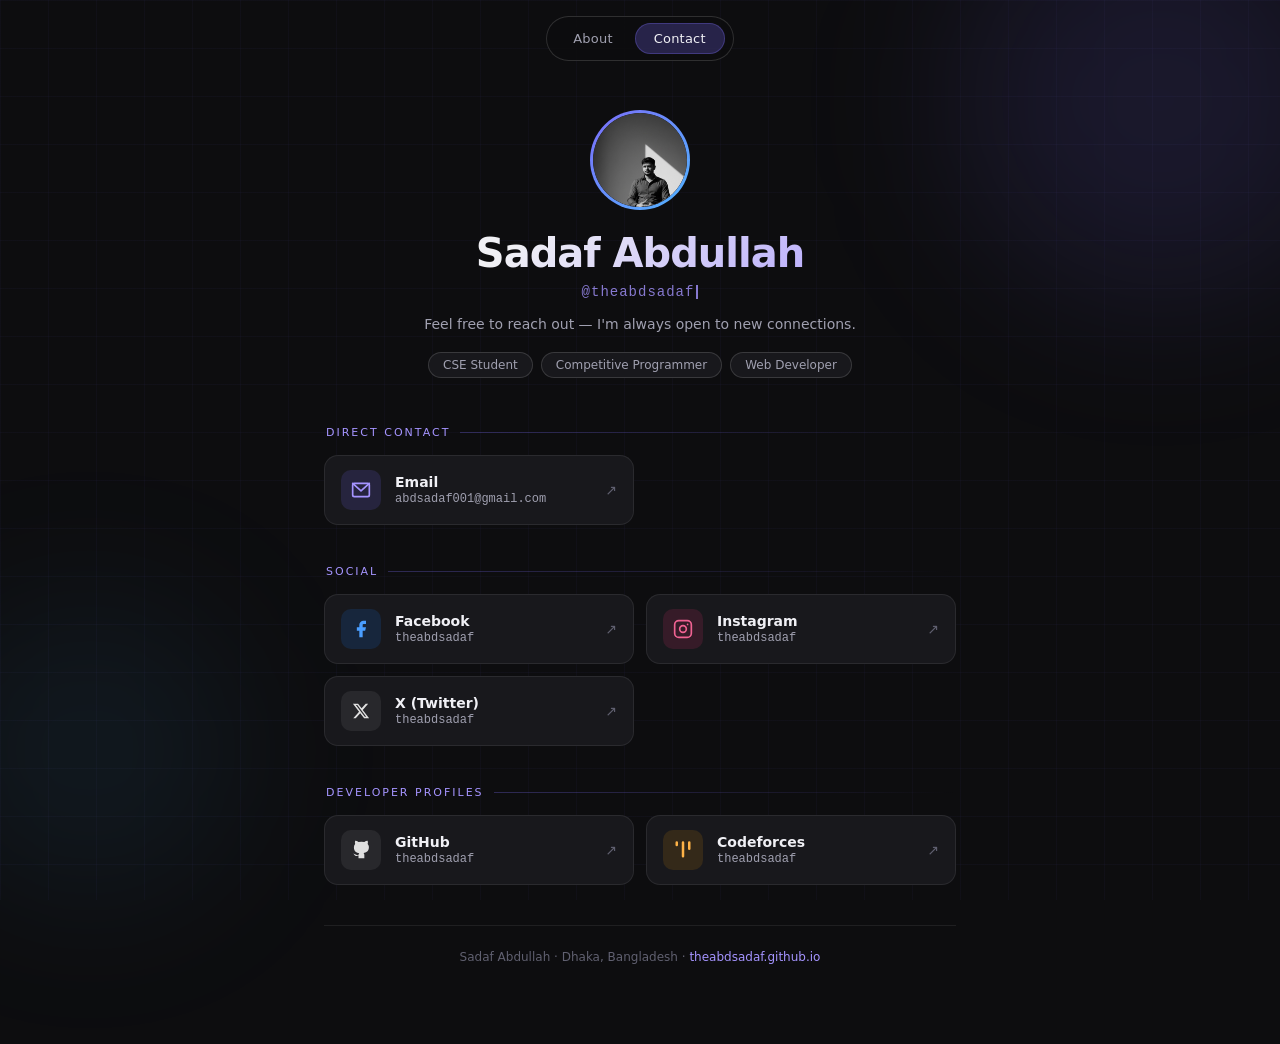
==== contact.html @ 18dded01 "Add files via upload" ====
<!DOCTYPE html>
<html lang="en">
<head>
<meta charset="UTF-8">
<meta name="viewport" content="width=device-width, initial-scale=1.0">
<meta name="google-site-verification" content="BS6rOiRFvV6CmYv4Phdbf9jVF5euEmPMh98Jd_J3KHI" />
<meta name="description" content="Contact Sadaf Abdullah — reach out via email, social media, or developer platforms.">
<meta name="keywords" content="Sadaf Abdullah, contact, theabdsadaf, GitHub, Codeforces, Facebook, Instagram">
<meta property="og:title" content="Sadaf Abdullah — Contact">
<meta property="og:description" content="Reach out to Sadaf Abdullah via email or social platforms.">
<meta property="og:url" content="https://theabdsadaf.github.io/contact.html">
<title>Contact — Sadaf Abdullah</title>
<style>
*, *::before, *::after { box-sizing: border-box; margin: 0; padding: 0; }
:root {
  --bg: #0d0d0f;
  --bg2: #18181c;
  --border: rgba(255,255,255,0.08);
  --border2: rgba(255,255,255,0.14);
  --text1: #f0f0f5;
  --text2: #a0a0b0;
  --text3: #606070;
  --accent: #7c6dfa;
  --accent2: #a594ff;
}
html { scroll-behavior: smooth; }
body { background: var(--bg); color: var(--text1); font-family: 'Segoe UI', system-ui, -apple-system, sans-serif; min-height: 100vh; overflow-x: hidden; }
.bg-grid { position: fixed; inset: 0; z-index: 0; background-image: linear-gradient(rgba(124,109,250,0.04) 1px, transparent 1px), linear-gradient(90deg, rgba(124,109,250,0.04) 1px, transparent 1px); background-size: 48px 48px; animation: gridDrift 30s linear infinite; }
@keyframes gridDrift { 0%{background-position:0 0} 100%{background-position:48px 48px} }
.bg-orb { position: fixed; border-radius: 50%; filter: blur(80px); z-index: 0; pointer-events: none; }
.orb1 { width: 400px; height: 400px; background: rgba(124,109,250,0.12); top: -100px; right: -80px; animation: float1 8s ease-in-out infinite; }
.orb2 { width: 300px; height: 300px; background: rgba(80,180,255,0.07); bottom: 0; left: -60px; animation: float2 10s ease-in-out infinite; }
@keyframes float1 { 0%,100%{transform:translateY(0) scale(1)} 50%{transform:translateY(30px) scale(1.05)} }
@keyframes float2 { 0%,100%{transform:translateY(0)} 50%{transform:translateY(-20px)} }

/* NAV */
nav { position: fixed; top: 0; left: 0; right: 0; z-index: 100; display: flex; justify-content: center; padding: 16px 24px; }
.nav-inner { display: flex; align-items: center; gap: 4px; background: rgba(13,13,15,0.7); backdrop-filter: blur(20px); border: 1px solid var(--border2); border-radius: 100px; padding: 6px 8px; }
.nav-link { text-decoration: none; color: var(--text2); font-size: 13px; font-weight: 500; padding: 7px 18px; border-radius: 100px; transition: all 0.2s ease; letter-spacing: 0.2px; }
.nav-link:hover { color: var(--text1); background: rgba(255,255,255,0.07); }
.nav-link.active { color: var(--text1); background: rgba(124,109,250,0.25); border: 1px solid rgba(124,109,250,0.3); }

.wrap { position: relative; z-index: 1; max-width: 680px; margin: 0 auto; padding: 110px 24px 80px; }

/* HERO */
.avatar-ring { width: 100px; height: 100px; border-radius: 50%; background: linear-gradient(135deg, var(--accent), #50b4ff); padding: 3px; margin: 0 auto 20px; animation: spinRing 6s linear infinite; }
@keyframes spinRing { 0%{filter:hue-rotate(0deg)} 100%{filter:hue-rotate(360deg)} }
.avatar-inner { width: 100%; height: 100%; border-radius: 50%; overflow: hidden; background: var(--bg2); }
.avatar-inner img { width: 100%; height: 100%; object-fit: cover; object-position: center 10%; border-radius: 50%; }
.hero { text-align: center; margin-bottom: 48px; }
.hero-name { font-size: clamp(28px, 5vw, 40px); font-weight: 700; letter-spacing: -1px; background: linear-gradient(135deg, #f0f0f5 30%, #a594ff); -webkit-background-clip: text; -webkit-text-fill-color: transparent; background-clip: text; margin-bottom: 8px; }
.hero-handle { font-size: 14px; color: var(--accent2); font-family: 'Courier New', monospace; letter-spacing: 1px; margin-bottom: 16px; opacity: 0.8; }
.hero-sub { font-size: 14px; color: var(--text2); margin-bottom: 20px; }
.hero-tags { display: flex; gap: 8px; justify-content: center; flex-wrap: wrap; }
.tag { font-size: 12px; padding: 5px 14px; border-radius: 100px; border: 1px solid var(--border2); color: var(--text2); background: var(--bg2); }

/* SECTION LABEL */
.section-label { font-size: 11px; letter-spacing: 2px; text-transform: uppercase; color: var(--accent2); margin-bottom: 16px; padding-left: 2px; display: flex; align-items: center; gap: 10px; }
.section-label::after { content: ''; flex: 1; height: 1px; background: linear-gradient(to right, rgba(124,109,250,0.3), transparent); }

/* LINK CARDS */
.links-grid { display: grid; grid-template-columns: 1fr 1fr; gap: 12px; margin-bottom: 40px; }
@media(max-width: 480px) { .links-grid { grid-template-columns: 1fr; } }
.link-card { display: flex; align-items: center; gap: 14px; padding: 14px 16px; border-radius: 14px; background: var(--bg2); border: 1px solid var(--border); text-decoration: none; color: var(--text1); transition: all 0.25s cubic-bezier(0.34,1.56,0.64,1); cursor: pointer; position: relative; overflow: hidden; }
.link-card::before { content: ''; position: absolute; inset: 0; background: radial-gradient(circle at 30% 50%, var(--card-glow, rgba(124,109,250,0.08)), transparent 70%); opacity: 0; transition: opacity 0.3s; }
.link-card:hover { transform: translateY(-3px) scale(1.02); border-color: var(--border2); box-shadow: 0 8px 32px rgba(0,0,0,0.4); }
.link-card:hover::before { opacity: 1; }
.link-card:active { transform: scale(0.98); }
.link-icon { width: 40px; height: 40px; border-radius: 10px; display: flex; align-items: center; justify-content: center; flex-shrink: 0; }
.link-info { flex: 1; min-width: 0; }
.link-name { font-size: 14px; font-weight: 600; line-height: 1.2; margin-bottom: 2px; }
.link-user { font-size: 12px; color: var(--text2); font-family: monospace; overflow: hidden; text-overflow: ellipsis; white-space: nowrap; }
.link-arrow { font-size: 14px; color: var(--text3); transition: transform 0.2s, color 0.2s; flex-shrink: 0; }
.link-card:hover .link-arrow { transform: translate(2px,-2px); color: var(--text2); }

.ic-email { background: rgba(124,109,250,0.15); color: #a594ff; --card-glow: rgba(124,109,250,0.1); }
.ic-fb    { background: rgba(24,119,242,0.15); color: #4a9eff; --card-glow: rgba(24,119,242,0.1); }
.ic-ig    { background: rgba(225,48,108,0.15); color: #f06292; --card-glow: rgba(225,48,108,0.1); }
.ic-x     { background: rgba(255,255,255,0.07); color: #e0e0e0; --card-glow: rgba(255,255,255,0.05); }
.ic-gh    { background: rgba(255,255,255,0.07); color: #e0e0e0; --card-glow: rgba(255,255,255,0.05); }
.ic-cf    { background: rgba(255,165,0,0.12); color: #ffb347; --card-glow: rgba(255,165,0,0.1); }
.ic-li    { background: rgba(10,102,194,0.15); color: #4a9eff; --card-glow: rgba(10,102,194,0.1); }

.footer { text-align: center; color: var(--text3); font-size: 12px; margin-top: 40px; padding-top: 24px; border-top: 1px solid var(--border); }
.footer span { color: var(--accent2); }

.fade-in { opacity: 0; transform: translateY(18px); animation: fadeUp 0.55s ease forwards; }
@keyframes fadeUp { to { opacity: 1; transform: translateY(0); } }
.d1{animation-delay:0.05s} .d2{animation-delay:0.12s} .d3{animation-delay:0.2s}
.d4{animation-delay:0.28s} .d5{animation-delay:0.36s} .d6{animation-delay:0.44s}
.cursor { display: inline-block; width: 2px; height: 1em; background: var(--accent2); margin-left: 2px; vertical-align: middle; animation: blink 1s step-end infinite; }
@keyframes blink { 0%,100%{opacity:1} 50%{opacity:0} }
</style>
</head>
<body>
<div class="bg-grid"></div>
<div class="bg-orb orb1"></div>
<div class="bg-orb orb2"></div>

<nav>
  <div class="nav-inner">
    <a class="nav-link" href="index.html">About</a>
    <a class="nav-link active" href="contact.html">Contact</a>
  </div>
</nav>

<div class="wrap">

  <div class="hero fade-in d1">
    <div class="avatar-ring">
      <div class="avatar-inner">
        <img src="1000006041.jpg" alt="Sadaf Abdullah" />
      </div>
    </div>
    <div class="hero-name">Sadaf Abdullah</div>
    <div class="hero-handle">@theabdsadaf<span class="cursor"></span></div>
    <div class="hero-sub">Feel free to reach out — I'm always open to new connections.</div>
    <div class="hero-tags">
      <span class="tag">CSE Student</span>
      <span class="tag">Competitive Programmer</span>
      <span class="tag">Web Developer</span>
    </div>
  </div>

  <!-- DIRECT CONTACT -->
  <div class="section-label fade-in d2">Direct Contact</div>
  <div class="links-grid fade-in d2">
    <a class="link-card" href="mailto:abdsadaf001@gmail.com">
      <div class="link-icon ic-email">
        <svg width="20" height="20" viewBox="0 0 24 24" fill="none" stroke="currentColor" stroke-width="2" stroke-linecap="round" stroke-linejoin="round"><rect x="2" y="4" width="20" height="16" rx="2"/><polyline points="2,4 12,13 22,4"/></svg>
      </div>
      <div class="link-info">
        <div class="link-name">Email</div>
        <div class="link-user">abdsadaf001@gmail.com</div>
      </div>
      <div class="link-arrow">↗</div>
    </a>
  </div>

  <!-- SOCIAL -->
  <div class="section-label fade-in d3">Social</div>
  <div class="links-grid fade-in d3">
    <a class="link-card" href="https://www.facebook.com/theabdsadaf" target="_blank" rel="noopener">
      <div class="link-icon ic-fb">
        <svg width="20" height="20" viewBox="0 0 24 24" fill="currentColor"><path d="M18 2h-3a5 5 0 00-5 5v3H7v4h3v8h4v-8h3l1-4h-4V7a1 1 0 011-1h3z"/></svg>
      </div>
      <div class="link-info">
        <div class="link-name">Facebook</div>
        <div class="link-user">theabdsadaf</div>
      </div>
      <div class="link-arrow">↗</div>
    </a>
    <a class="link-card" href="https://www.instagram.com/theabdsadaf/" target="_blank" rel="noopener">
      <div class="link-icon ic-ig">
        <svg width="20" height="20" viewBox="0 0 24 24" fill="none" stroke="currentColor" stroke-width="2" stroke-linecap="round" stroke-linejoin="round"><rect x="2" y="2" width="20" height="20" rx="5"/><circle cx="12" cy="12" r="4"/><circle cx="17.5" cy="6.5" r="1" fill="currentColor" stroke="none"/></svg>
      </div>
      <div class="link-info">
        <div class="link-name">Instagram</div>
        <div class="link-user">theabdsadaf</div>
      </div>
      <div class="link-arrow">↗</div>
    </a>
    <a class="link-card" href="https://x.com/theabdsadaf" target="_blank" rel="noopener">
      <div class="link-icon ic-x">
        <svg width="18" height="18" viewBox="0 0 24 24" fill="currentColor"><path d="M18.244 2.25h3.308l-7.227 8.26 8.502 11.24H16.17l-5.214-6.817L4.99 21.75H1.68l7.73-8.835L1.254 2.25H8.08l4.713 6.231zm-1.161 17.52h1.833L7.084 4.126H5.117z"/></svg>
      </div>
      <div class="link-info">
        <div class="link-name">X (Twitter)</div>
        <div class="link-user">theabdsadaf</div>
      </div>
      <div class="link-arrow">↗</div>
    </a>
  </div>

  <!-- DEVELOPER -->
  <div class="section-label fade-in d4">Developer Profiles</div>
  <div class="links-grid fade-in d4">
    <a class="link-card" href="https://github.com/theabdsadaf" target="_blank" rel="noopener">
      <div class="link-icon ic-gh">
        <svg width="20" height="20" viewBox="0 0 24 24" fill="currentColor"><path d="M9 19c-5 1.5-5-2.5-7-3m14 6v-3.87a3.37 3.37 0 00-.94-2.61c3.14-.35 6.44-1.54 6.44-7A5.44 5.44 0 0020 4.77 5.07 5.07 0 0019.91 1S18.73.65 16 2.48a13.38 13.38 0 00-7 0C6.27.65 5.09 1 5.09 1A5.07 5.07 0 005 4.77a5.44 5.44 0 00-1.5 3.78c0 5.42 3.3 6.61 6.44 7A3.37 3.37 0 009 18.13V22"/></svg>
      </div>
      <div class="link-info">
        <div class="link-name">GitHub</div>
        <div class="link-user">theabdsadaf</div>
      </div>
      <div class="link-arrow">↗</div>
    </a>
    <a class="link-card" href="https://codeforces.com/profile/theabdsadaf" target="_blank" rel="noopener">
      <div class="link-icon ic-cf">
        <svg width="20" height="20" viewBox="0 0 24 24" fill="currentColor"><path d="M4.5 7.5A1.5 1.5 0 013 6V3a1.5 1.5 0 013 0v3a1.5 1.5 0 01-1.5 1.5zm7.5 13.5A1.5 1.5 0 0110.5 19.5V3a1.5 1.5 0 013 0v16.5A1.5 1.5 0 0112 21zm7.5-9A1.5 1.5 0 0118 10.5V3a1.5 1.5 0 013 0v7.5A1.5 1.5 0 0119.5 12z"/></svg>
      </div>
      <div class="link-info">
        <div class="link-name">Codeforces</div>
        <div class="link-user">theabdsadaf</div>
      </div>
      <div class="link-arrow">↗</div>
    </a>
  </div>

  <div class="footer fade-in d5">
    <p>Sadaf Abdullah · Dhaka, Bangladesh · <span>theabdsadaf.github.io</span></p>
  </div>

</div>
</body>
</html>
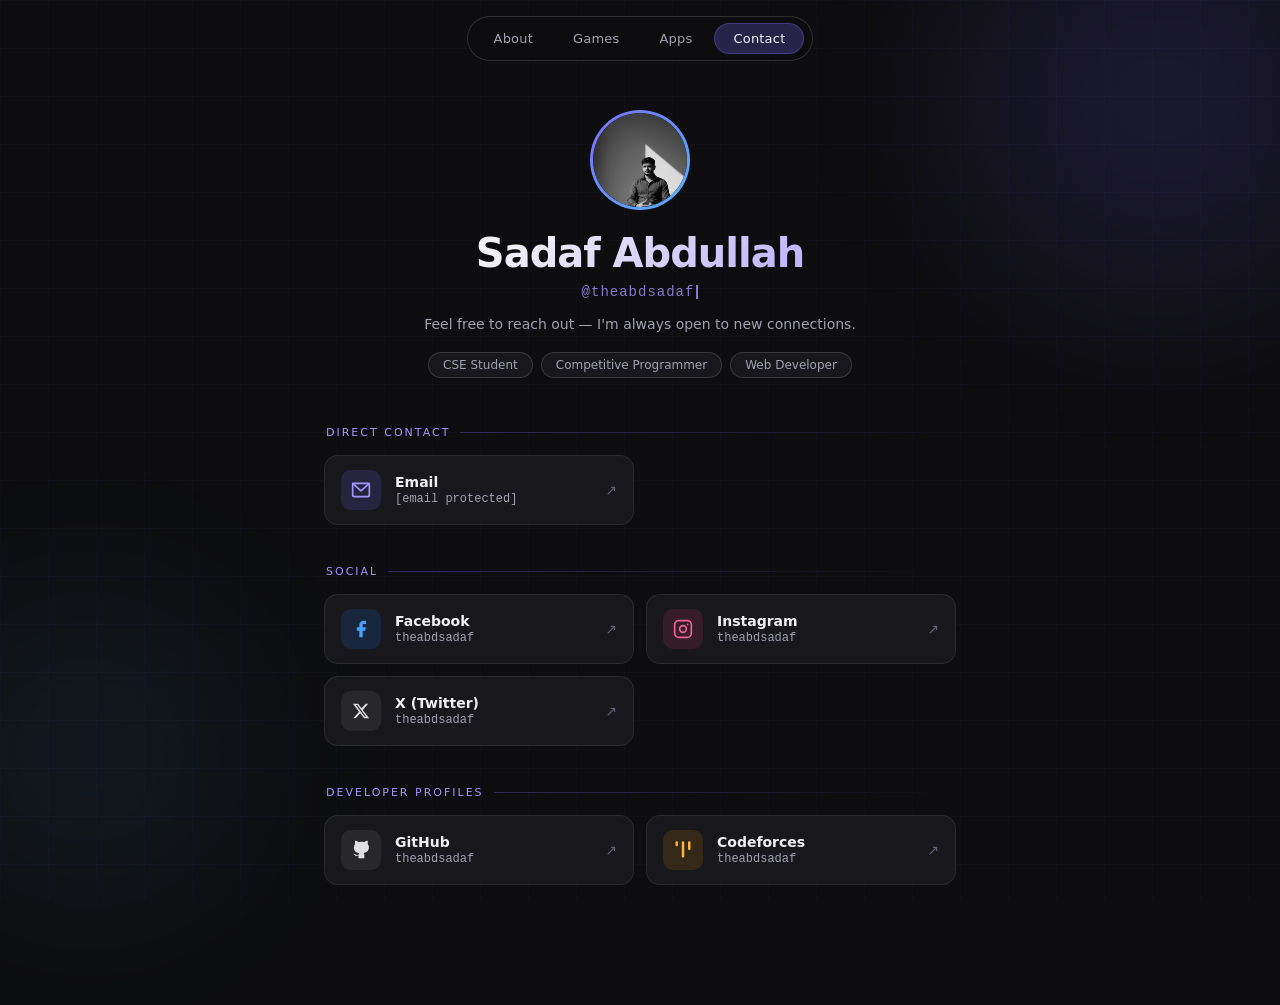
==== commit 023d263a: "Add files via upload" ====
--- a/contact.html
+++ b/contact.html
@@ -10,6 +10,7 @@
 <meta property="og:description" content="Reach out to Sadaf Abdullah via email or social platforms.">
 <meta property="og:url" content="https://theabdsadaf.github.io/contact.html">
 <title>Contact — Sadaf Abdullah</title>
+<link rel="icon" type="image/png" href="LOGO.png">
 <style>
 *, *::before, *::after { box-sizing: border-box; margin: 0; padding: 0; }
 :root {
@@ -100,6 +101,8 @@
 <nav>
   <div class="nav-inner">
     <a class="nav-link" href="index.html">About</a>
+    <a class="nav-link" href="games.html">Games</a>
+    <a class="nav-link" href="apps.html">Apps</a>
     <a class="nav-link active" href="contact.html">Contact</a>
   </div>
 </nav>
@@ -125,13 +128,13 @@
   <!-- DIRECT CONTACT -->
   <div class="section-label fade-in d2">Direct Contact</div>
   <div class="links-grid fade-in d2">
-    <a class="link-card" href="mailto:abdsadaf001@gmail.com">
+    <a class="link-card" href="/cdn-cgi/l/email-protection#79181b1d0a181d181f494948391e14181015571a1614">
       <div class="link-icon ic-email">
         <svg width="20" height="20" viewBox="0 0 24 24" fill="none" stroke="currentColor" stroke-width="2" stroke-linecap="round" stroke-linejoin="round"><rect x="2" y="4" width="20" height="16" rx="2"/><polyline points="2,4 12,13 22,4"/></svg>
       </div>
       <div class="link-info">
         <div class="link-name">Email</div>
-        <div class="link-user">abdsadaf001@gmail.com</div>
+        <div class="link-user"><span class="__cf_email__" data-cfemail="8beae9eff8eaefeaedbbbbbacbece6eae2e7a5e8e4e6">[email&#160;protected]</span></div>
       </div>
       <div class="link-arrow">↗</div>
     </a>
@@ -197,10 +200,4 @@
     </a>
   </div>
 
-  <div class="footer fade-in d5">
-    <p>Sadaf Abdullah · Dhaka, Bangladesh · <span>theabdsadaf.github.io</span></p>
-  </div>
-
-</div>
-</body>
-</html>
+  <div class=
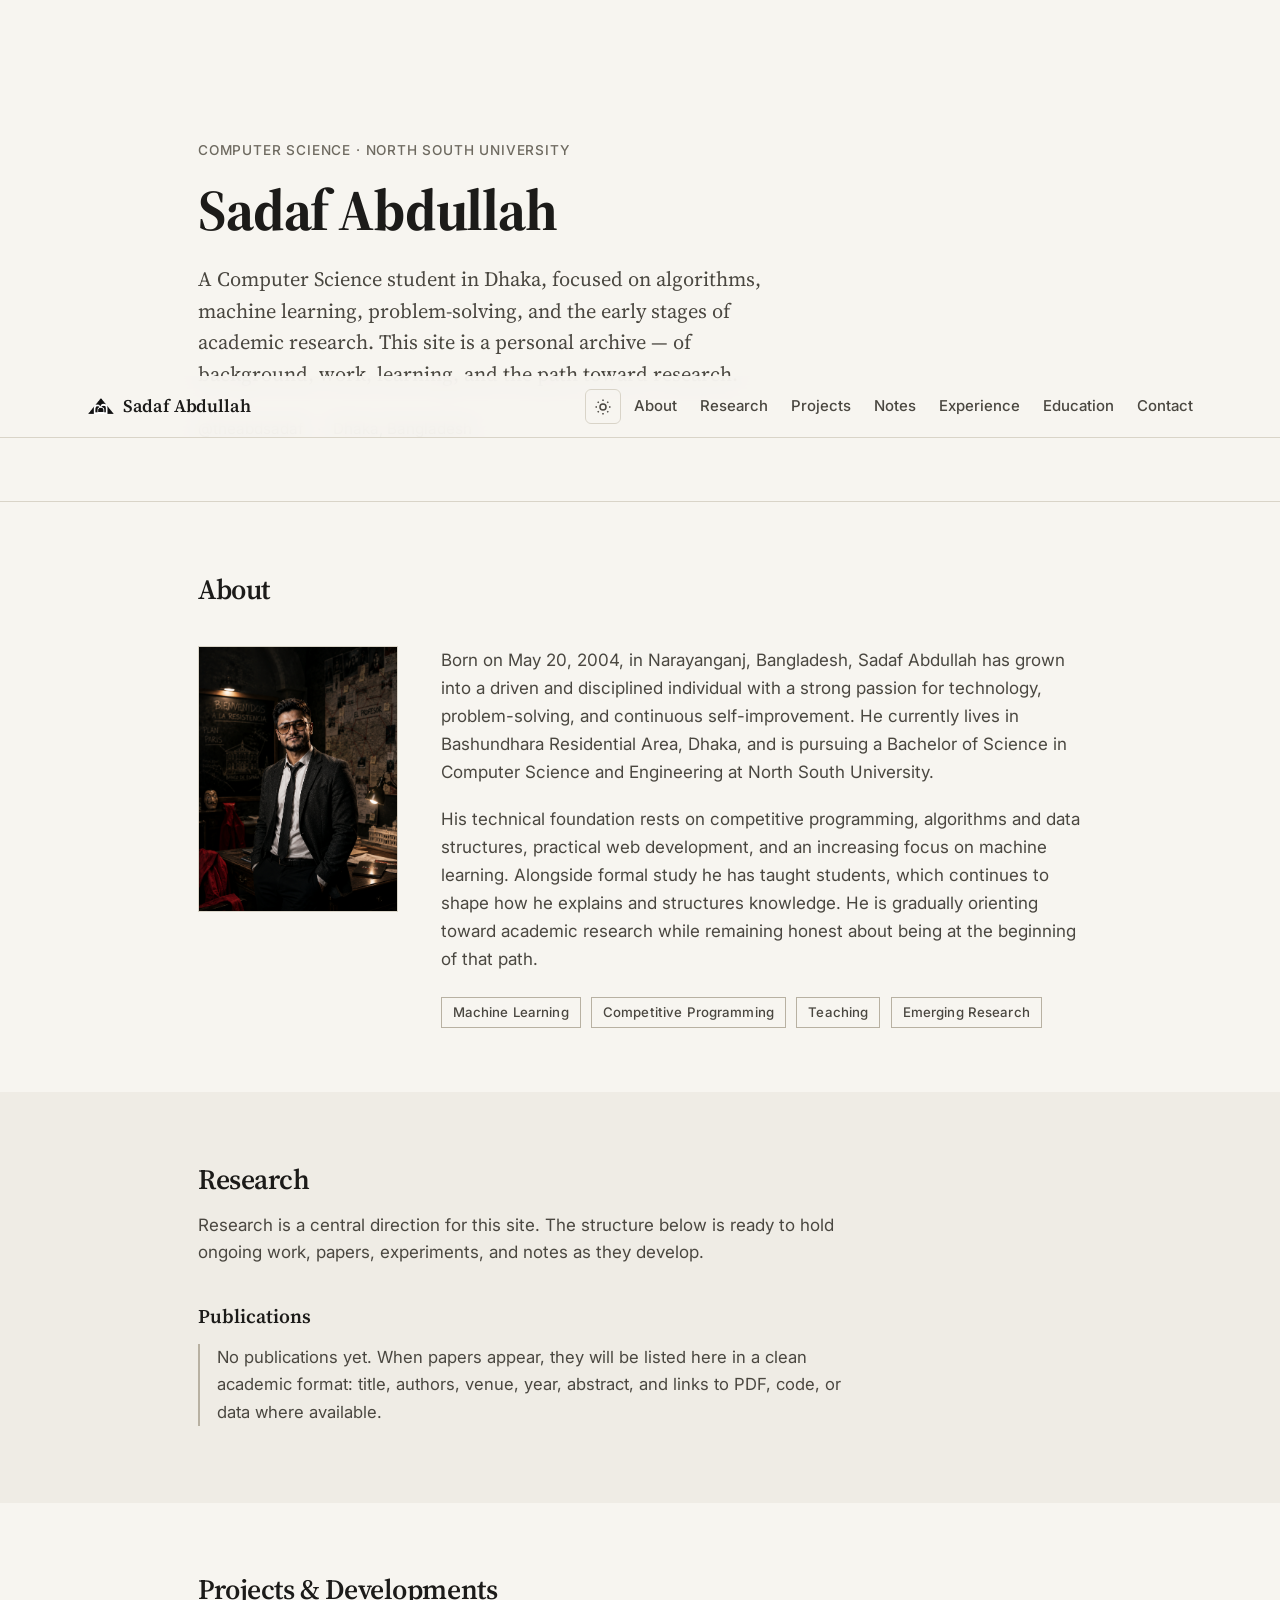
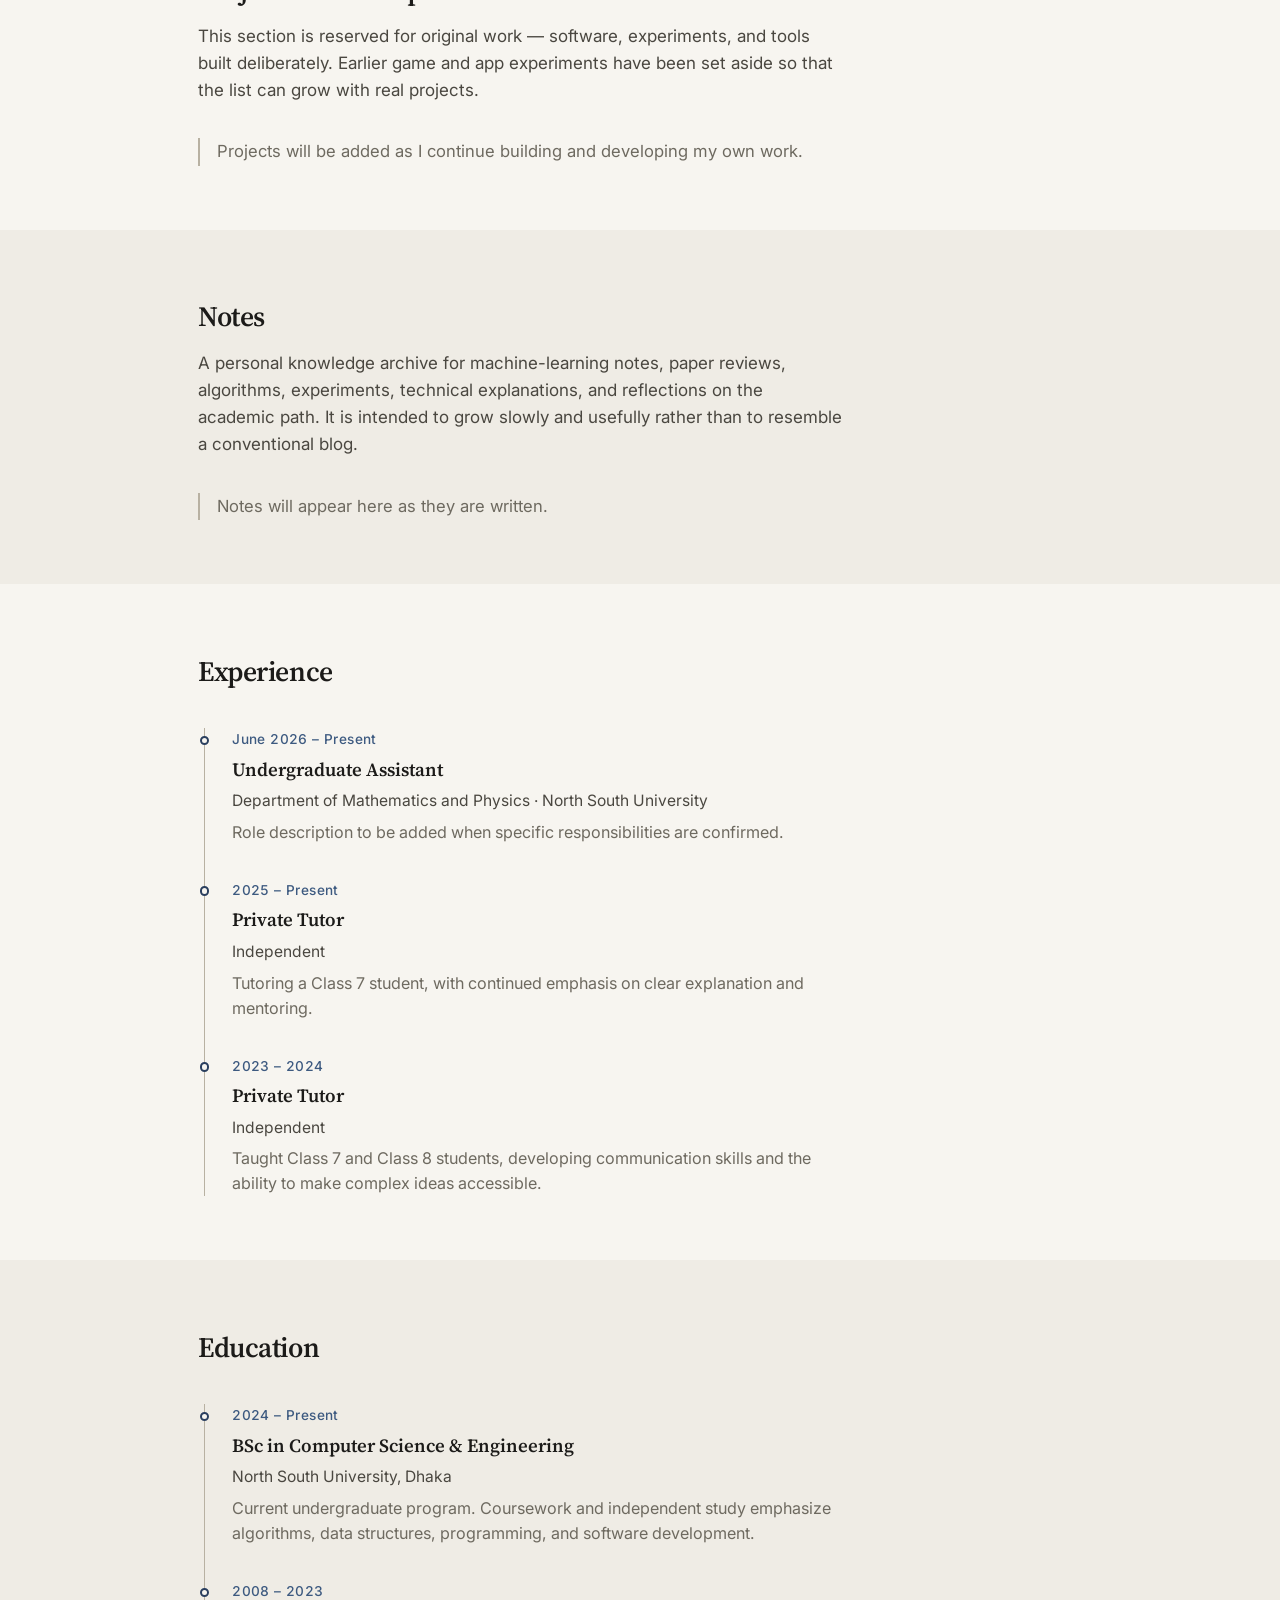
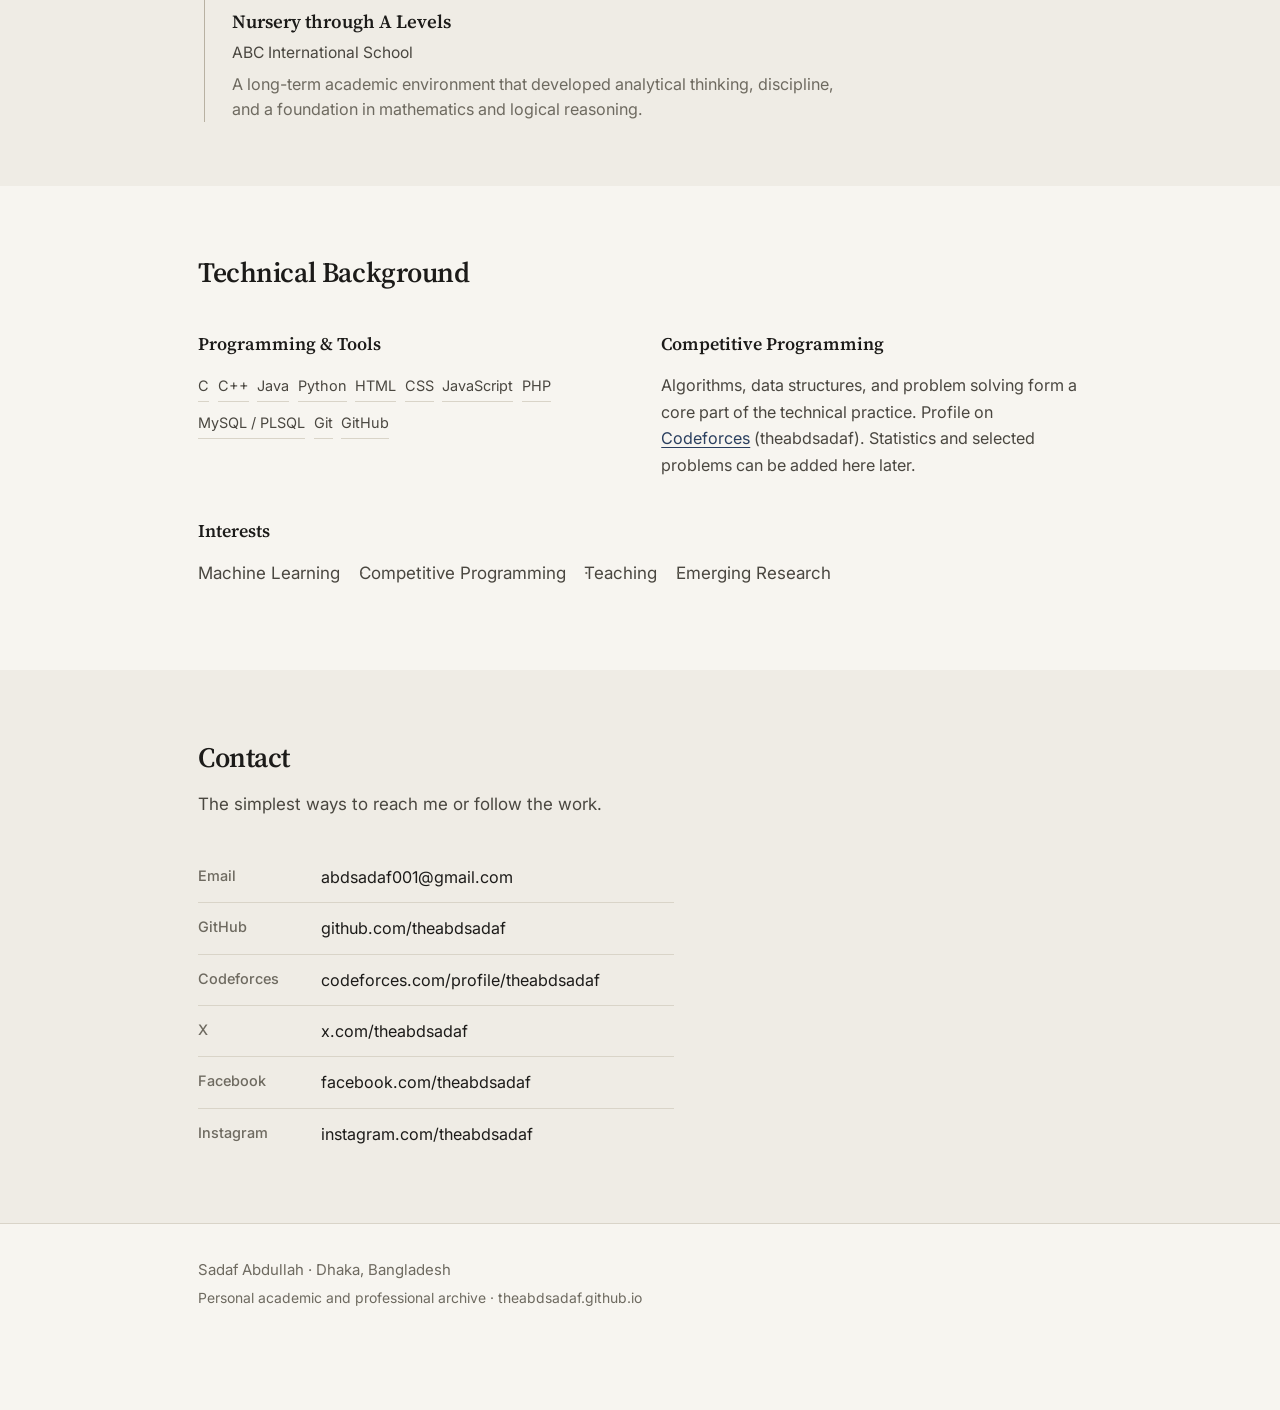
==== commit eaebc110: "Add files via upload" ====
--- a/contact.html
+++ b/contact.html
@@ -1,203 +1,15 @@
 <!DOCTYPE html>
 <html lang="en">
 <head>
-<meta charset="UTF-8">
-<meta name="viewport" content="width=device-width, initial-scale=1.0">
-<meta name="google-site-verification" content="BS6rOiRFvV6CmYv4Phdbf9jVF5euEmPMh98Jd_J3KHI" />
-<meta name="description" content="Contact Sadaf Abdullah — reach out via email, social media, or developer platforms.">
-<meta name="keywords" content="Sadaf Abdullah, contact, theabdsadaf, GitHub, Codeforces, Facebook, Instagram">
-<meta property="og:title" content="Sadaf Abdullah — Contact">
-<meta property="og:description" content="Reach out to Sadaf Abdullah via email or social platforms.">
-<meta property="og:url" content="https://theabdsadaf.github.io/contact.html">
-<title>Contact — Sadaf Abdullah</title>
-<link rel="icon" type="image/png" href="LOGO.png">
-<style>
-*, *::before, *::after { box-sizing: border-box; margin: 0; padding: 0; }
-:root {
-  --bg: #0d0d0f;
-  --bg2: #18181c;
-  --border: rgba(255,255,255,0.08);
-  --border2: rgba(255,255,255,0.14);
-  --text1: #f0f0f5;
-  --text2: #a0a0b0;
-  --text3: #606070;
-  --accent: #7c6dfa;
-  --accent2: #a594ff;
-}
-html { scroll-behavior: smooth; }
-body { background: var(--bg); color: var(--text1); font-family: 'Segoe UI', system-ui, -apple-system, sans-serif; min-height: 100vh; overflow-x: hidden; }
-.bg-grid { position: fixed; inset: 0; z-index: 0; background-image: linear-gradient(rgba(124,109,250,0.04) 1px, transparent 1px), linear-gradient(90deg, rgba(124,109,250,0.04) 1px, transparent 1px); background-size: 48px 48px; animation: gridDrift 30s linear infinite; }
-@keyframes gridDrift { 0%{background-position:0 0} 100%{background-position:48px 48px} }
-.bg-orb { position: fixed; border-radius: 50%; filter: blur(80px); z-index: 0; pointer-events: none; }
-.orb1 { width: 400px; height: 400px; background: rgba(124,109,250,0.12); top: -100px; right: -80px; animation: float1 8s ease-in-out infinite; }
-.orb2 { width: 300px; height: 300px; background: rgba(80,180,255,0.07); bottom: 0; left: -60px; animation: float2 10s ease-in-out infinite; }
-@keyframes float1 { 0%,100%{transform:translateY(0) scale(1)} 50%{transform:translateY(30px) scale(1.05)} }
-@keyframes float2 { 0%,100%{transform:translateY(0)} 50%{transform:translateY(-20px)} }
-
-/* NAV */
-nav { position: fixed; top: 0; left: 0; right: 0; z-index: 100; display: flex; justify-content: center; padding: 16px 24px; }
-.nav-inner { display: flex; align-items: center; gap: 4px; background: rgba(13,13,15,0.7); backdrop-filter: blur(20px); border: 1px solid var(--border2); border-radius: 100px; padding: 6px 8px; }
-.nav-link { text-decoration: none; color: var(--text2); font-size: 13px; font-weight: 500; padding: 7px 18px; border-radius: 100px; transition: all 0.2s ease; letter-spacing: 0.2px; }
-.nav-link:hover { color: var(--text1); background: rgba(255,255,255,0.07); }
-.nav-link.active { color: var(--text1); background: rgba(124,109,250,0.25); border: 1px solid rgba(124,109,250,0.3); }
-
-.wrap { position: relative; z-index: 1; max-width: 680px; margin: 0 auto; padding: 110px 24px 80px; }
-
-/* HERO */
-.avatar-ring { width: 100px; height: 100px; border-radius: 50%; background: linear-gradient(135deg, var(--accent), #50b4ff); padding: 3px; margin: 0 auto 20px; animation: spinRing 6s linear infinite; }
-@keyframes spinRing { 0%{filter:hue-rotate(0deg)} 100%{filter:hue-rotate(360deg)} }
-.avatar-inner { width: 100%; height: 100%; border-radius: 50%; overflow: hidden; background: var(--bg2); }
-.avatar-inner img { width: 100%; height: 100%; object-fit: cover; object-position: center 10%; border-radius: 50%; }
-.hero { text-align: center; margin-bottom: 48px; }
-.hero-name { font-size: clamp(28px, 5vw, 40px); font-weight: 700; letter-spacing: -1px; background: linear-gradient(135deg, #f0f0f5 30%, #a594ff); -webkit-background-clip: text; -webkit-text-fill-color: transparent; background-clip: text; margin-bottom: 8px; }
-.hero-handle { font-size: 14px; color: var(--accent2); font-family: 'Courier New', monospace; letter-spacing: 1px; margin-bottom: 16px; opacity: 0.8; }
-.hero-sub { font-size: 14px; color: var(--text2); margin-bottom: 20px; }
-.hero-tags { display: flex; gap: 8px; justify-content: center; flex-wrap: wrap; }
-.tag { font-size: 12px; padding: 5px 14px; border-radius: 100px; border: 1px solid var(--border2); color: var(--text2); background: var(--bg2); }
-
-/* SECTION LABEL */
-.section-label { font-size: 11px; letter-spacing: 2px; text-transform: uppercase; color: var(--accent2); margin-bottom: 16px; padding-left: 2px; display: flex; align-items: center; gap: 10px; }
-.section-label::after { content: ''; flex: 1; height: 1px; background: linear-gradient(to right, rgba(124,109,250,0.3), transparent); }
-
-/* LINK CARDS */
-.links-grid { display: grid; grid-template-columns: 1fr 1fr; gap: 12px; margin-bottom: 40px; }
-@media(max-width: 480px) { .links-grid { grid-template-columns: 1fr; } }
-.link-card { display: flex; align-items: center; gap: 14px; padding: 14px 16px; border-radius: 14px; background: var(--bg2); border: 1px solid var(--border); text-decoration: none; color: var(--text1); transition: all 0.25s cubic-bezier(0.34,1.56,0.64,1); cursor: pointer; position: relative; overflow: hidden; }
-.link-card::before { content: ''; position: absolute; inset: 0; background: radial-gradient(circle at 30% 50%, var(--card-glow, rgba(124,109,250,0.08)), transparent 70%); opacity: 0; transition: opacity 0.3s; }
-.link-card:hover { transform: translateY(-3px) scale(1.02); border-color: var(--border2); box-shadow: 0 8px 32px rgba(0,0,0,0.4); }
-.link-card:hover::before { opacity: 1; }
-.link-card:active { transform: scale(0.98); }
-.link-icon { width: 40px; height: 40px; border-radius: 10px; display: flex; align-items: center; justify-content: center; flex-shrink: 0; }
-.link-info { flex: 1; min-width: 0; }
-.link-name { font-size: 14px; font-weight: 600; line-height: 1.2; margin-bottom: 2px; }
-.link-user { font-size: 12px; color: var(--text2); font-family: monospace; overflow: hidden; text-overflow: ellipsis; white-space: nowrap; }
-.link-arrow { font-size: 14px; color: var(--text3); transition: transform 0.2s, color 0.2s; flex-shrink: 0; }
-.link-card:hover .link-arrow { transform: translate(2px,-2px); color: var(--text2); }
-
-.ic-email { background: rgba(124,109,250,0.15); color: #a594ff; --card-glow: rgba(124,109,250,0.1); }
-.ic-fb    { background: rgba(24,119,242,0.15); color: #4a9eff; --card-glow: rgba(24,119,242,0.1); }
-.ic-ig    { background: rgba(225,48,108,0.15); color: #f06292; --card-glow: rgba(225,48,108,0.1); }
-.ic-x     { background: rgba(255,255,255,0.07); color: #e0e0e0; --card-glow: rgba(255,255,255,0.05); }
-.ic-gh    { background: rgba(255,255,255,0.07); color: #e0e0e0; --card-glow: rgba(255,255,255,0.05); }
-.ic-cf    { background: rgba(255,165,0,0.12); color: #ffb347; --card-glow: rgba(255,165,0,0.1); }
-.ic-li    { background: rgba(10,102,194,0.15); color: #4a9eff; --card-glow: rgba(10,102,194,0.1); }
-
-.footer { text-align: center; color: var(--text3); font-size: 12px; margin-top: 40px; padding-top: 24px; border-top: 1px solid var(--border); }
-.footer span { color: var(--accent2); }
-
-.fade-in { opacity: 0; transform: translateY(18px); animation: fadeUp 0.55s ease forwards; }
-@keyframes fadeUp { to { opacity: 1; transform: translateY(0); } }
-.d1{animation-delay:0.05s} .d2{animation-delay:0.12s} .d3{animation-delay:0.2s}
-.d4{animation-delay:0.28s} .d5{animation-delay:0.36s} .d6{animation-delay:0.44s}
-.cursor { display: inline-block; width: 2px; height: 1em; background: var(--accent2); margin-left: 2px; vertical-align: middle; animation: blink 1s step-end infinite; }
-@keyframes blink { 0%,100%{opacity:1} 50%{opacity:0} }
-</style>
+  <meta charset="UTF-8">
+  <meta name="viewport" content="width=device-width, initial-scale=1.0">
+  <meta name="google-site-verification" content="BS6rOiRFvV6CmYv4Phdbf9jVF5euEmPMh98Jd_J3KHI" />
+  <meta http-equiv="refresh" content="0; url=index.html#contact">
+  <title>Contact — Sadaf Abdullah</title>
+  <link rel="canonical" href="https://theabdsadaf.github.io/index.html#contact">
+  <link rel="icon" type="image/png" href="favicon.png">
 </head>
 <body>
-<div class="bg-grid"></div>
-<div class="bg-orb orb1"></div>
-<div class="bg-orb orb2"></div>
-
-<nav>
-  <div class="nav-inner">
-    <a class="nav-link" href="index.html">About</a>
-    <a class="nav-link" href="games.html">Games</a>
-    <a class="nav-link" href="apps.html">Apps</a>
-    <a class="nav-link active" href="contact.html">Contact</a>
-  </div>
-</nav>
-
-<div class="wrap">
-
-  <div class="hero fade-in d1">
-    <div class="avatar-ring">
-      <div class="avatar-inner">
-        <img src="1000006041.jpg" alt="Sadaf Abdullah" />
-      </div>
-    </div>
-    <div class="hero-name">Sadaf Abdullah</div>
-    <div class="hero-handle">@theabdsadaf<span class="cursor"></span></div>
-    <div class="hero-sub">Feel free to reach out — I'm always open to new connections.</div>
-    <div class="hero-tags">
-      <span class="tag">CSE Student</span>
-      <span class="tag">Competitive Programmer</span>
-      <span class="tag">Web Developer</span>
-    </div>
-  </div>
-
-  <!-- DIRECT CONTACT -->
-  <div class="section-label fade-in d2">Direct Contact</div>
-  <div class="links-grid fade-in d2">
-    <a class="link-card" href="/cdn-cgi/l/email-protection#79181b1d0a181d181f494948391e14181015571a1614">
-      <div class="link-icon ic-email">
-        <svg width="20" height="20" viewBox="0 0 24 24" fill="none" stroke="currentColor" stroke-width="2" stroke-linecap="round" stroke-linejoin="round"><rect x="2" y="4" width="20" height="16" rx="2"/><polyline points="2,4 12,13 22,4"/></svg>
-      </div>
-      <div class="link-info">
-        <div class="link-name">Email</div>
-        <div class="link-user"><span class="__cf_email__" data-cfemail="8beae9eff8eaefeaedbbbbbacbece6eae2e7a5e8e4e6">[email&#160;protected]</span></div>
-      </div>
-      <div class="link-arrow">↗</div>
-    </a>
-  </div>
-
-  <!-- SOCIAL -->
-  <div class="section-label fade-in d3">Social</div>
-  <div class="links-grid fade-in d3">
-    <a class="link-card" href="https://www.facebook.com/theabdsadaf" target="_blank" rel="noopener">
-      <div class="link-icon ic-fb">
-        <svg width="20" height="20" viewBox="0 0 24 24" fill="currentColor"><path d="M18 2h-3a5 5 0 00-5 5v3H7v4h3v8h4v-8h3l1-4h-4V7a1 1 0 011-1h3z"/></svg>
-      </div>
-      <div class="link-info">
-        <div class="link-name">Facebook</div>
-        <div class="link-user">theabdsadaf</div>
-      </div>
-      <div class="link-arrow">↗</div>
-    </a>
-    <a class="link-card" href="https://www.instagram.com/theabdsadaf/" target="_blank" rel="noopener">
-      <div class="link-icon ic-ig">
-        <svg width="20" height="20" viewBox="0 0 24 24" fill="none" stroke="currentColor" stroke-width="2" stroke-linecap="round" stroke-linejoin="round"><rect x="2" y="2" width="20" height="20" rx="5"/><circle cx="12" cy="12" r="4"/><circle cx="17.5" cy="6.5" r="1" fill="currentColor" stroke="none"/></svg>
-      </div>
-      <div class="link-info">
-        <div class="link-name">Instagram</div>
-        <div class="link-user">theabdsadaf</div>
-      </div>
-      <div class="link-arrow">↗</div>
-    </a>
-    <a class="link-card" href="https://x.com/theabdsadaf" target="_blank" rel="noopener">
-      <div class="link-icon ic-x">
-        <svg width="18" height="18" viewBox="0 0 24 24" fill="currentColor"><path d="M18.244 2.25h3.308l-7.227 8.26 8.502 11.24H16.17l-5.214-6.817L4.99 21.75H1.68l7.73-8.835L1.254 2.25H8.08l4.713 6.231zm-1.161 17.52h1.833L7.084 4.126H5.117z"/></svg>
-      </div>
-      <div class="link-info">
-        <div class="link-name">X (Twitter)</div>
-        <div class="link-user">theabdsadaf</div>
-      </div>
-      <div class="link-arrow">↗</div>
-    </a>
-  </div>
-
-  <!-- DEVELOPER -->
-  <div class="section-label fade-in d4">Developer Profiles</div>
-  <div class="links-grid fade-in d4">
-    <a class="link-card" href="https://github.com/theabdsadaf" target="_blank" rel="noopener">
-      <div class="link-icon ic-gh">
-        <svg width="20" height="20" viewBox="0 0 24 24" fill="currentColor"><path d="M9 19c-5 1.5-5-2.5-7-3m14 6v-3.87a3.37 3.37 0 00-.94-2.61c3.14-.35 6.44-1.54 6.44-7A5.44 5.44 0 0020 4.77 5.07 5.07 0 0019.91 1S18.73.65 16 2.48a13.38 13.38 0 00-7 0C6.27.65 5.09 1 5.09 1A5.07 5.07 0 005 4.77a5.44 5.44 0 00-1.5 3.78c0 5.42 3.3 6.61 6.44 7A3.37 3.37 0 009 18.13V22"/></svg>
-      </div>
-      <div class="link-info">
-        <div class="link-name">GitHub</div>
-        <div class="link-user">theabdsadaf</div>
-      </div>
-      <div class="link-arrow">↗</div>
-    </a>
-    <a class="link-card" href="https://codeforces.com/profile/theabdsadaf" target="_blank" rel="noopener">
-      <div class="link-icon ic-cf">
-        <svg width="20" height="20" viewBox="0 0 24 24" fill="currentColor"><path d="M4.5 7.5A1.5 1.5 0 013 6V3a1.5 1.5 0 013 0v3a1.5 1.5 0 01-1.5 1.5zm7.5 13.5A1.5 1.5 0 0110.5 19.5V3a1.5 1.5 0 013 0v16.5A1.5 1.5 0 0112 21zm7.5-9A1.5 1.5 0 0118 10.5V3a1.5 1.5 0 013 0v7.5A1.5 1.5 0 0119.5 12z"/></svg>
-      </div>
-      <div class="link-info">
-        <div class="link-name">Codeforces</div>
-        <div class="link-user">theabdsadaf</div>
-      </div>
-      <div class="link-arrow">↗</div>
-    </a>
-  </div>
-
-  <div class=+  <p>Redirecting to <a href="index.html#contact">Contact</a>…</p>
+</body>
+</html>
